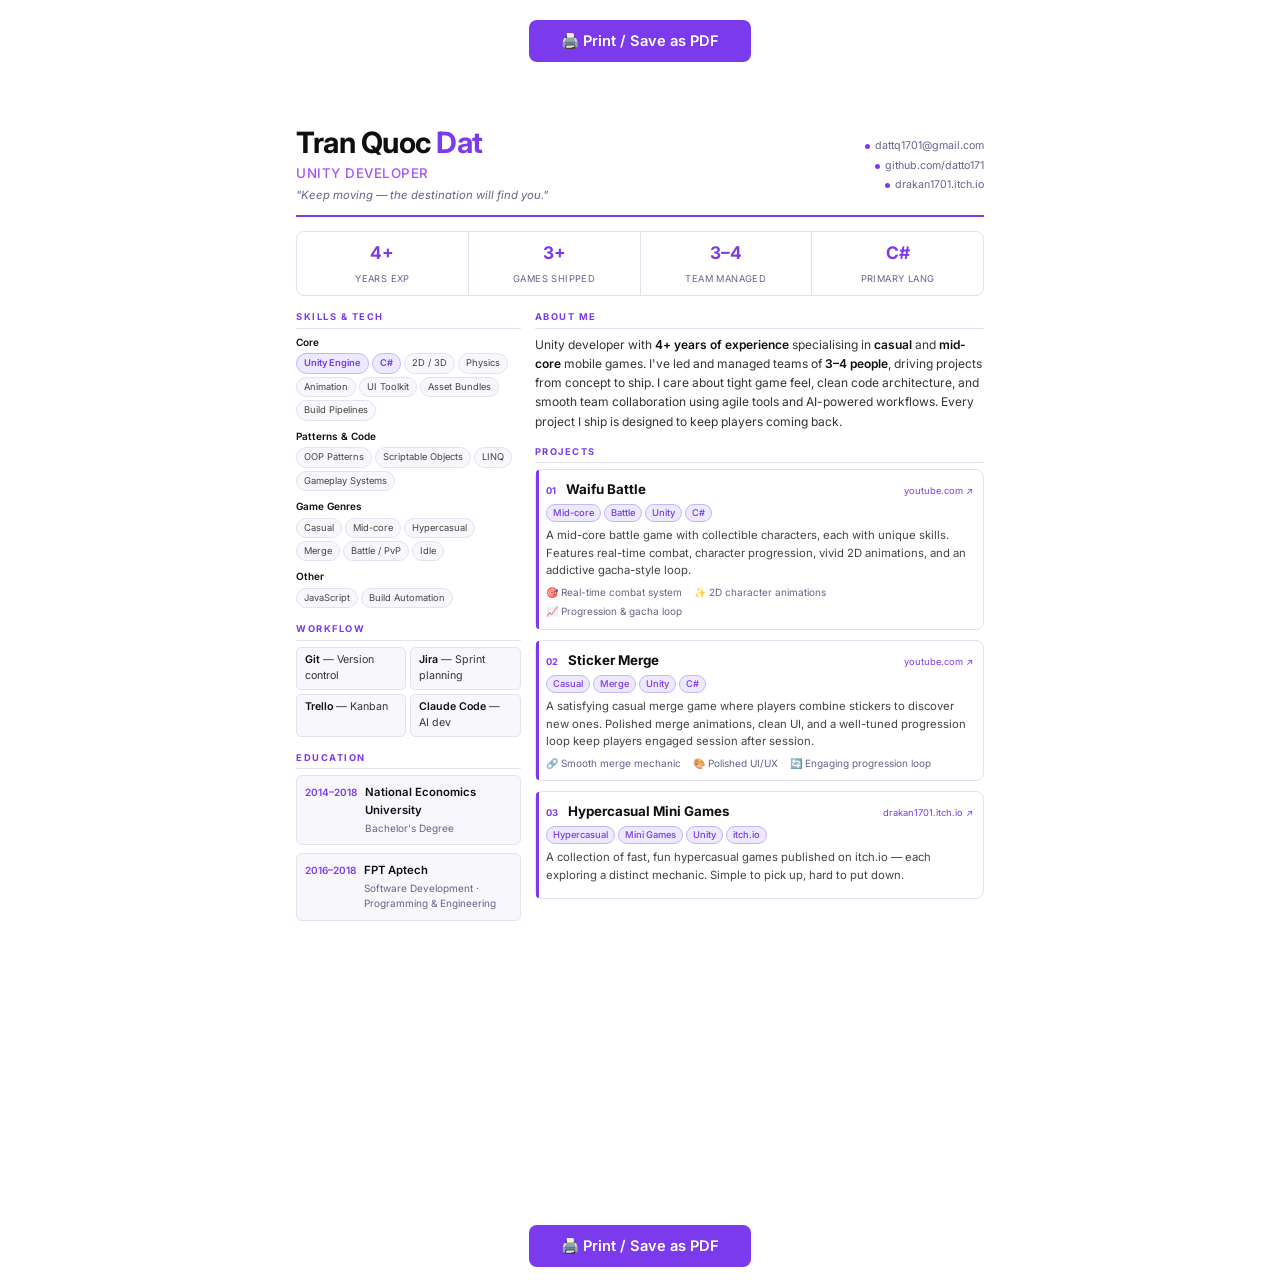
==== cv-print.html @ 9ce2b75e "update" ====
<!DOCTYPE html>
<html lang="en">
<head>
  <meta charset="UTF-8" />
  <meta name="viewport" content="width=device-width, initial-scale=1.0" />
  <title>Tran Quoc Dat — CV</title>
  <link href="https://fonts.googleapis.com/css2?family=Inter:wght@300;400;500;600;700&display=swap" rel="stylesheet" />
  <style>
    *, *::before, *::after { box-sizing: border-box; margin: 0; padding: 0; }

    :root {
      --accent: #7c3aed;
      --accent2: #a855f7;
      --dark: #0f0f13;
      --text: #1a1a2e;
      --muted: #64648a;
      --border: #e2e2f0;
      --bg-light: #f8f8fc;
    }

    body {
      font-family: 'Inter', sans-serif;
      color: var(--text);
      background: #fff;
      font-size: 10pt;
      line-height: 1.55;
    }

    /* ── PAGE ── */
    .page {
      width: 210mm;
      min-height: 297mm;
      margin: 0 auto;
      padding: 12mm 14mm 12mm 14mm;
    }

    @page {
      size: A4;
      margin: 0;
    }

    @media print {
      html, body { background: #fff; }
      .page { margin: 0; padding: 12mm 14mm; }
      .no-print { display: none !important; }
    }

    /* ── HEADER ── */
    .header {
      display: grid;
      grid-template-columns: 1fr auto;
      gap: 12px;
      padding-bottom: 10px;
      border-bottom: 2.5px solid var(--accent);
      margin-bottom: 14px;
    }

    .header-left h1 {
      font-size: 22pt;
      font-weight: 700;
      letter-spacing: -0.5px;
      line-height: 1.1;
      color: var(--dark);
    }

    .header-left h1 span {
      color: var(--accent);
    }

    .header-title {
      font-size: 10pt;
      font-weight: 500;
      color: var(--accent2);
      margin-top: 3px;
      letter-spacing: 0.5px;
      text-transform: uppercase;
    }

    .header-tagline {
      font-size: 8.5pt;
      color: var(--muted);
      margin-top: 4px;
      font-style: italic;
    }

    .header-contacts {
      text-align: right;
      font-size: 8pt;
      color: var(--muted);
      display: flex;
      flex-direction: column;
      gap: 3px;
      justify-content: center;
    }

    .header-contacts a {
      color: var(--muted);
      text-decoration: none;
    }

    .header-contacts .contact-row {
      display: flex;
      align-items: center;
      gap: 5px;
      justify-content: flex-end;
    }

    .contact-dot {
      width: 5px;
      height: 5px;
      border-radius: 50%;
      background: var(--accent);
      flex-shrink: 0;
    }

    /* ── STATS BAR ── */
    .stats-bar {
      display: flex;
      gap: 0;
      margin-bottom: 14px;
      border: 1px solid var(--border);
      border-radius: 8px;
      overflow: hidden;
    }

    .stat-item {
      flex: 1;
      text-align: center;
      padding: 8px 6px;
      border-right: 1px solid var(--border);
    }

    .stat-item:last-child { border-right: none; }

    .stat-num {
      font-size: 13pt;
      font-weight: 700;
      color: var(--accent);
      display: block;
    }

    .stat-lbl {
      font-size: 7pt;
      color: var(--muted);
      text-transform: uppercase;
      letter-spacing: 0.4px;
    }

    /* ── LAYOUT ── */
    .columns {
      display: grid;
      grid-template-columns: 1fr 2fr;
      gap: 14px;
    }

    /* ── SECTION ── */
    .sec {
      margin-bottom: 14px;
    }

    .sec-label {
      font-size: 7pt;
      font-weight: 700;
      letter-spacing: 1.5px;
      text-transform: uppercase;
      color: var(--accent);
      margin-bottom: 6px;
      padding-bottom: 3px;
      border-bottom: 1px solid var(--border);
    }

    /* ── ABOUT ── */
    .about-text {
      font-size: 9pt;
      color: #333;
      line-height: 1.6;
    }

    .about-text strong {
      color: var(--dark);
      font-weight: 600;
    }

    /* ── SKILLS ── */
    .skill-group {
      margin-bottom: 8px;
    }

    .skill-group-name {
      font-size: 7.5pt;
      font-weight: 600;
      color: var(--dark);
      margin-bottom: 3px;
    }

    .skill-tags {
      display: flex;
      flex-wrap: wrap;
      gap: 3px;
    }

    .stag {
      font-size: 7pt;
      padding: 2px 7px;
      border-radius: 20px;
      background: var(--bg-light);
      border: 1px solid var(--border);
      color: #444;
      white-space: nowrap;
    }

    .stag--accent {
      background: #ede9fe;
      border-color: #c4b5fd;
      color: var(--accent);
      font-weight: 600;
    }

    /* ── EDUCATION ── */
    .edu-item {
      display: flex;
      gap: 8px;
      margin-bottom: 8px;
      padding: 8px;
      border: 1px solid var(--border);
      border-radius: 6px;
      background: var(--bg-light);
    }

    .edu-year {
      font-size: 7.5pt;
      color: var(--accent);
      font-weight: 600;
      white-space: nowrap;
      padding-top: 1px;
    }

    .edu-name {
      font-size: 8.5pt;
      font-weight: 600;
      color: var(--dark);
    }

    .edu-degree {
      font-size: 7.5pt;
      color: var(--muted);
      margin-top: 1px;
    }

    /* ── PROJECTS ── */
    .project-item {
      margin-bottom: 10px;
      padding: 9px 10px;
      border: 1px solid var(--border);
      border-radius: 8px;
      position: relative;
      page-break-inside: avoid;
    }

    .project-item::before {
      content: '';
      position: absolute;
      left: 0;
      top: 0;
      bottom: 0;
      width: 3px;
      border-radius: 8px 0 0 8px;
      background: var(--accent);
    }

    .project-header {
      display: flex;
      align-items: baseline;
      justify-content: space-between;
      margin-bottom: 4px;
    }

    .project-num {
      font-size: 7pt;
      color: var(--accent);
      font-weight: 700;
      margin-right: 6px;
    }

    .project-name {
      font-size: 10pt;
      font-weight: 700;
      color: var(--dark);
    }

    .project-link {
      font-size: 7pt;
      color: var(--accent);
      text-decoration: none;
    }

    .project-tags {
      display: flex;
      flex-wrap: wrap;
      gap: 3px;
      margin-bottom: 5px;
    }

    .ptag {
      font-size: 7pt;
      padding: 1px 6px;
      border-radius: 20px;
      background: #ede9fe;
      border: 1px solid #c4b5fd;
      color: var(--accent);
      font-weight: 500;
    }

    .project-desc {
      font-size: 8.5pt;
      color: #444;
      line-height: 1.55;
      margin-bottom: 5px;
    }

    .project-highlights {
      display: flex;
      flex-wrap: wrap;
      gap: 4px 12px;
    }

    .ph {
      font-size: 7.5pt;
      color: var(--muted);
    }

    .ph-icon {
      margin-right: 3px;
    }

    /* ── WORKFLOW ── */
    .workflow-grid {
      display: grid;
      grid-template-columns: 1fr 1fr;
      gap: 4px;
    }

    .wf-item {
      font-size: 8pt;
      padding: 4px 8px;
      background: var(--bg-light);
      border: 1px solid var(--border);
      border-radius: 5px;
      color: #333;
    }

    .wf-name {
      font-weight: 600;
      color: var(--dark);
    }

    /* ── PRINT BUTTON ── */
    .print-btn {
      display: block;
      margin: 20px auto;
      padding: 12px 32px;
      background: var(--accent);
      color: #fff;
      border: none;
      border-radius: 8px;
      font-family: 'Inter', sans-serif;
      font-size: 11pt;
      font-weight: 600;
      cursor: pointer;
      text-align: center;
      width: fit-content;
      transition: background 0.2s;
    }

    .print-btn:hover { background: #6d28d9; }

    @media print {
      .print-btn { display: none; }
    }
  </style>
</head>
<body>

  <button class="print-btn no-print" onclick="window.print()">
    🖨️ Print / Save as PDF
  </button>

  <div class="page">

    <!-- HEADER -->
    <header class="header">
      <div class="header-left">
        <h1>Tran Quoc <span>Dat</span></h1>
        <div class="header-title">Unity Developer</div>
        <div class="header-tagline">"Keep moving — the destination will find you."</div>
      </div>
      <div class="header-contacts">
        <div class="contact-row">
          <div class="contact-dot"></div>
          <a href="mailto:dattq1701@gmail.com">dattq1701@gmail.com</a>
        </div>
        <div class="contact-row">
          <div class="contact-dot"></div>
          <a href="https://github.com/datto171">github.com/datto171</a>
        </div>
        <div class="contact-row">
          <div class="contact-dot"></div>
          <a href="https://drakan1701.itch.io">drakan1701.itch.io</a>
        </div>
      </div>
    </header>

    <!-- STATS -->
    <div class="stats-bar">
      <div class="stat-item">
        <span class="stat-num">4+</span>
        <span class="stat-lbl">Years Exp</span>
      </div>
      <div class="stat-item">
        <span class="stat-num">3+</span>
        <span class="stat-lbl">Games Shipped</span>
      </div>
      <div class="stat-item">
        <span class="stat-num">3–4</span>
        <span class="stat-lbl">Team Managed</span>
      </div>
      <div class="stat-item">
        <span class="stat-num">C#</span>
        <span class="stat-lbl">Primary Lang</span>
      </div>
    </div>

    <!-- MAIN COLUMNS -->
    <div class="columns">

      <!-- LEFT COLUMN -->
      <div class="left-col">

        <!-- SKILLS -->
        <div class="sec">
          <div class="sec-label">Skills &amp; Tech</div>

          <div class="skill-group">
            <div class="skill-group-name">Core</div>
            <div class="skill-tags">
              <span class="stag stag--accent">Unity Engine</span>
              <span class="stag stag--accent">C#</span>
              <span class="stag">2D / 3D</span>
              <span class="stag">Physics</span>
              <span class="stag">Animation</span>
              <span class="stag">UI Toolkit</span>
              <span class="stag">Asset Bundles</span>
              <span class="stag">Build Pipelines</span>
            </div>
          </div>

          <div class="skill-group">
            <div class="skill-group-name">Patterns &amp; Code</div>
            <div class="skill-tags">
              <span class="stag">OOP Patterns</span>
              <span class="stag">Scriptable Objects</span>
              <span class="stag">LINQ</span>
              <span class="stag">Gameplay Systems</span>
            </div>
          </div>

          <div class="skill-group">
            <div class="skill-group-name">Game Genres</div>
            <div class="skill-tags">
              <span class="stag">Casual</span>
              <span class="stag">Mid-core</span>
              <span class="stag">Hypercasual</span>
              <span class="stag">Merge</span>
              <span class="stag">Battle / PvP</span>
              <span class="stag">Idle</span>
            </div>
          </div>

          <div class="skill-group">
            <div class="skill-group-name">Other</div>
            <div class="skill-tags">
              <span class="stag">JavaScript</span>
              <span class="stag">Build Automation</span>
            </div>
          </div>
        </div>

        <!-- WORKFLOW -->
        <div class="sec">
          <div class="sec-label">Workflow</div>
          <div class="workflow-grid">
            <div class="wf-item"><span class="wf-name">Git</span> — Version control</div>
            <div class="wf-item"><span class="wf-name">Jira</span> — Sprint planning</div>
            <div class="wf-item"><span class="wf-name">Trello</span> — Kanban</div>
            <div class="wf-item"><span class="wf-name">Claude Code</span> — AI dev</div>
          </div>
        </div>

        <!-- EDUCATION -->
        <div class="sec">
          <div class="sec-label">Education</div>

          <div class="edu-item">
            <div class="edu-year">2014–2018</div>
            <div>
              <div class="edu-name">National Economics University</div>
              <div class="edu-degree">Bachelor's Degree</div>
            </div>
          </div>

          <div class="edu-item">
            <div class="edu-year">2016–2018</div>
            <div>
              <div class="edu-name">FPT Aptech</div>
              <div class="edu-degree">Software Development · Programming &amp; Engineering</div>
            </div>
          </div>
        </div>

      </div>

      <!-- RIGHT COLUMN -->
      <div class="right-col">

        <!-- ABOUT -->
        <div class="sec">
          <div class="sec-label">About Me</div>
          <p class="about-text">
            Unity developer with <strong>4+ years of experience</strong> specialising in <strong>casual</strong> and
            <strong>mid-core</strong> mobile games. I've led and managed teams of <strong>3–4 people</strong>,
            driving projects from concept to ship. I care about tight game feel, clean code architecture,
            and smooth team collaboration using agile tools and AI-powered workflows. Every project I ship
            is designed to keep players coming back.
          </p>
        </div>

        <!-- PROJECTS -->
        <div class="sec">
          <div class="sec-label">Projects</div>

          <!-- Waifu Battle -->
          <div class="project-item">
            <div class="project-header">
              <div>
                <span class="project-num">01</span>
                <span class="project-name">Waifu Battle</span>
              </div>
              <a class="project-link" href="https://www.youtube.com/watch?v=TVHzyE2y_IU">youtube.com ↗</a>
            </div>
            <div class="project-tags">
              <span class="ptag">Mid-core</span>
              <span class="ptag">Battle</span>
              <span class="ptag">Unity</span>
              <span class="ptag">C#</span>
            </div>
            <p class="project-desc">
              A mid-core battle game with collectible characters, each with unique skills. Features
              real-time combat, character progression, vivid 2D animations, and an addictive gacha-style loop.
            </p>
            <div class="project-highlights">
              <span class="ph"><span class="ph-icon">🎯</span>Real-time combat system</span>
              <span class="ph"><span class="ph-icon">✨</span>2D character animations</span>
              <span class="ph"><span class="ph-icon">📈</span>Progression &amp; gacha loop</span>
            </div>
          </div>

          <!-- Sticker Merge -->
          <div class="project-item">
            <div class="project-header">
              <div>
                <span class="project-num">02</span>
                <span class="project-name">Sticker Merge</span>
              </div>
              <a class="project-link" href="https://www.youtube.com/watch?v=UQYzVfLUhxA">youtube.com ↗</a>
            </div>
            <div class="project-tags">
              <span class="ptag">Casual</span>
              <span class="ptag">Merge</span>
              <span class="ptag">Unity</span>
              <span class="ptag">C#</span>
            </div>
            <p class="project-desc">
              A satisfying casual merge game where players combine stickers to discover new ones.
              Polished merge animations, clean UI, and a well-tuned progression loop keep players
              engaged session after session.
            </p>
            <div class="project-highlights">
              <span class="ph"><span class="ph-icon">🔗</span>Smooth merge mechanic</span>
              <span class="ph"><span class="ph-icon">🎨</span>Polished UI/UX</span>
              <span class="ph"><span class="ph-icon">🔄</span>Engaging progression loop</span>
            </div>
          </div>

          <!-- Hypercasual Mini Games -->
          <div class="project-item">
            <div class="project-header">
              <div>
                <span class="project-num">03</span>
                <span class="project-name">Hypercasual Mini Games</span>
              </div>
              <a class="project-link" href="https://drakan1701.itch.io">drakan1701.itch.io ↗</a>
            </div>
            <div class="project-tags">
              <span class="ptag">Hypercasual</span>
              <span class="ptag">Mini Games</span>
              <span class="ptag">Unity</span>
              <span class="ptag">itch.io</span>
            </div>
            <p class="project-desc">
              A collection of fast, fun hypercasual games published on itch.io — each exploring a
              distinct mechanic. Simple to pick up, hard to put down.
            </p>
          </div>

        </div>

      </div>
    </div>

  </div>

  <button class="print-btn no-print" onclick="window.print()">
    🖨️ Print / Save as PDF
  </button>

</body>
</html>
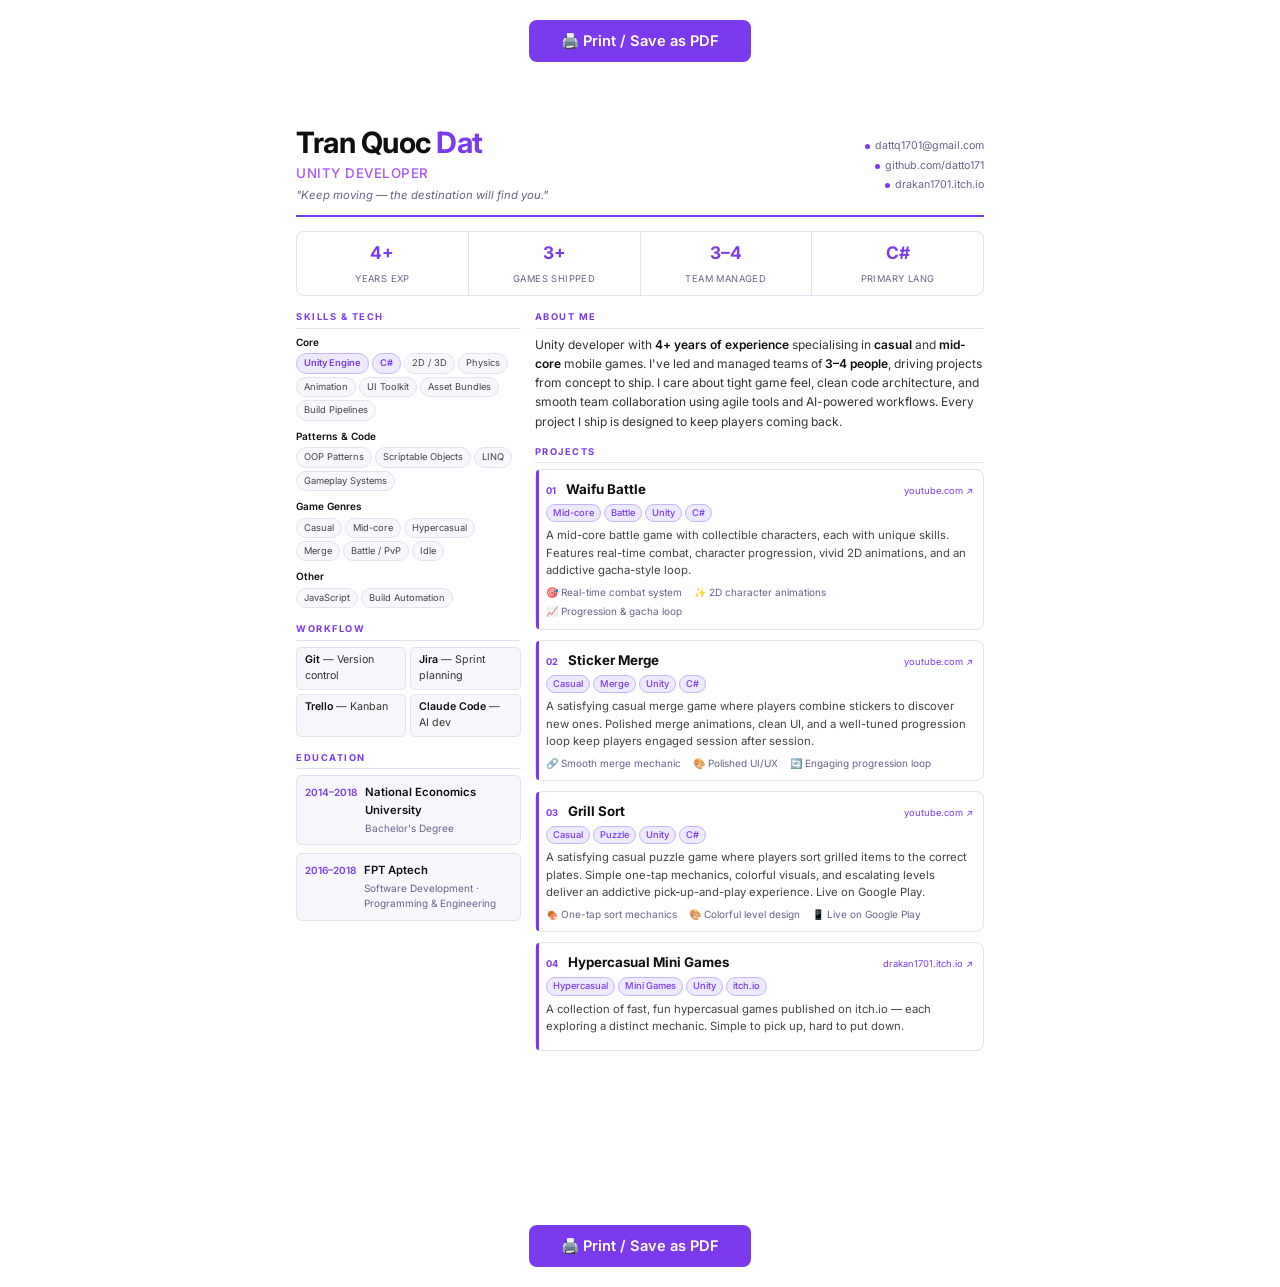
==== commit b9a90939: "update" ====
--- a/cv-print.html
+++ b/cv-print.html
@@ -591,11 +591,38 @@
             </div>
           </div>
 
+          <!-- Grill Sort -->
+          <div class="project-item">
+            <div class="project-header">
+              <div>
+                <span class="project-num">03</span>
+                <span class="project-name">Grill Sort</span>
+              </div>
+              <a class="project-link" href="https://www.youtube.com/watch?v=jNmXzNTqr7E">youtube.com ↗</a>
+            </div>
+            <div class="project-tags">
+              <span class="ptag">Casual</span>
+              <span class="ptag">Puzzle</span>
+              <span class="ptag">Unity</span>
+              <span class="ptag">C#</span>
+            </div>
+            <p class="project-desc">
+              A satisfying casual puzzle game where players sort grilled items to the correct plates.
+              Simple one-tap mechanics, colorful visuals, and escalating levels deliver an addictive
+              pick-up-and-play experience. Live on Google Play.
+            </p>
+            <div class="project-highlights">
+              <span class="ph"><span class="ph-icon">🍖</span>One-tap sort mechanics</span>
+              <span class="ph"><span class="ph-icon">🎨</span>Colorful level design</span>
+              <span class="ph"><span class="ph-icon">📱</span>Live on Google Play</span>
+            </div>
+          </div>
+
           <!-- Hypercasual Mini Games -->
           <div class="project-item">
             <div class="project-header">
               <div>
-                <span class="project-num">03</span>
+                <span class="project-num">04</span>
                 <span class="project-name">Hypercasual Mini Games</span>
               </div>
               <a class="project-link" href="https://drakan1701.itch.io">drakan1701.itch.io ↗</a>
